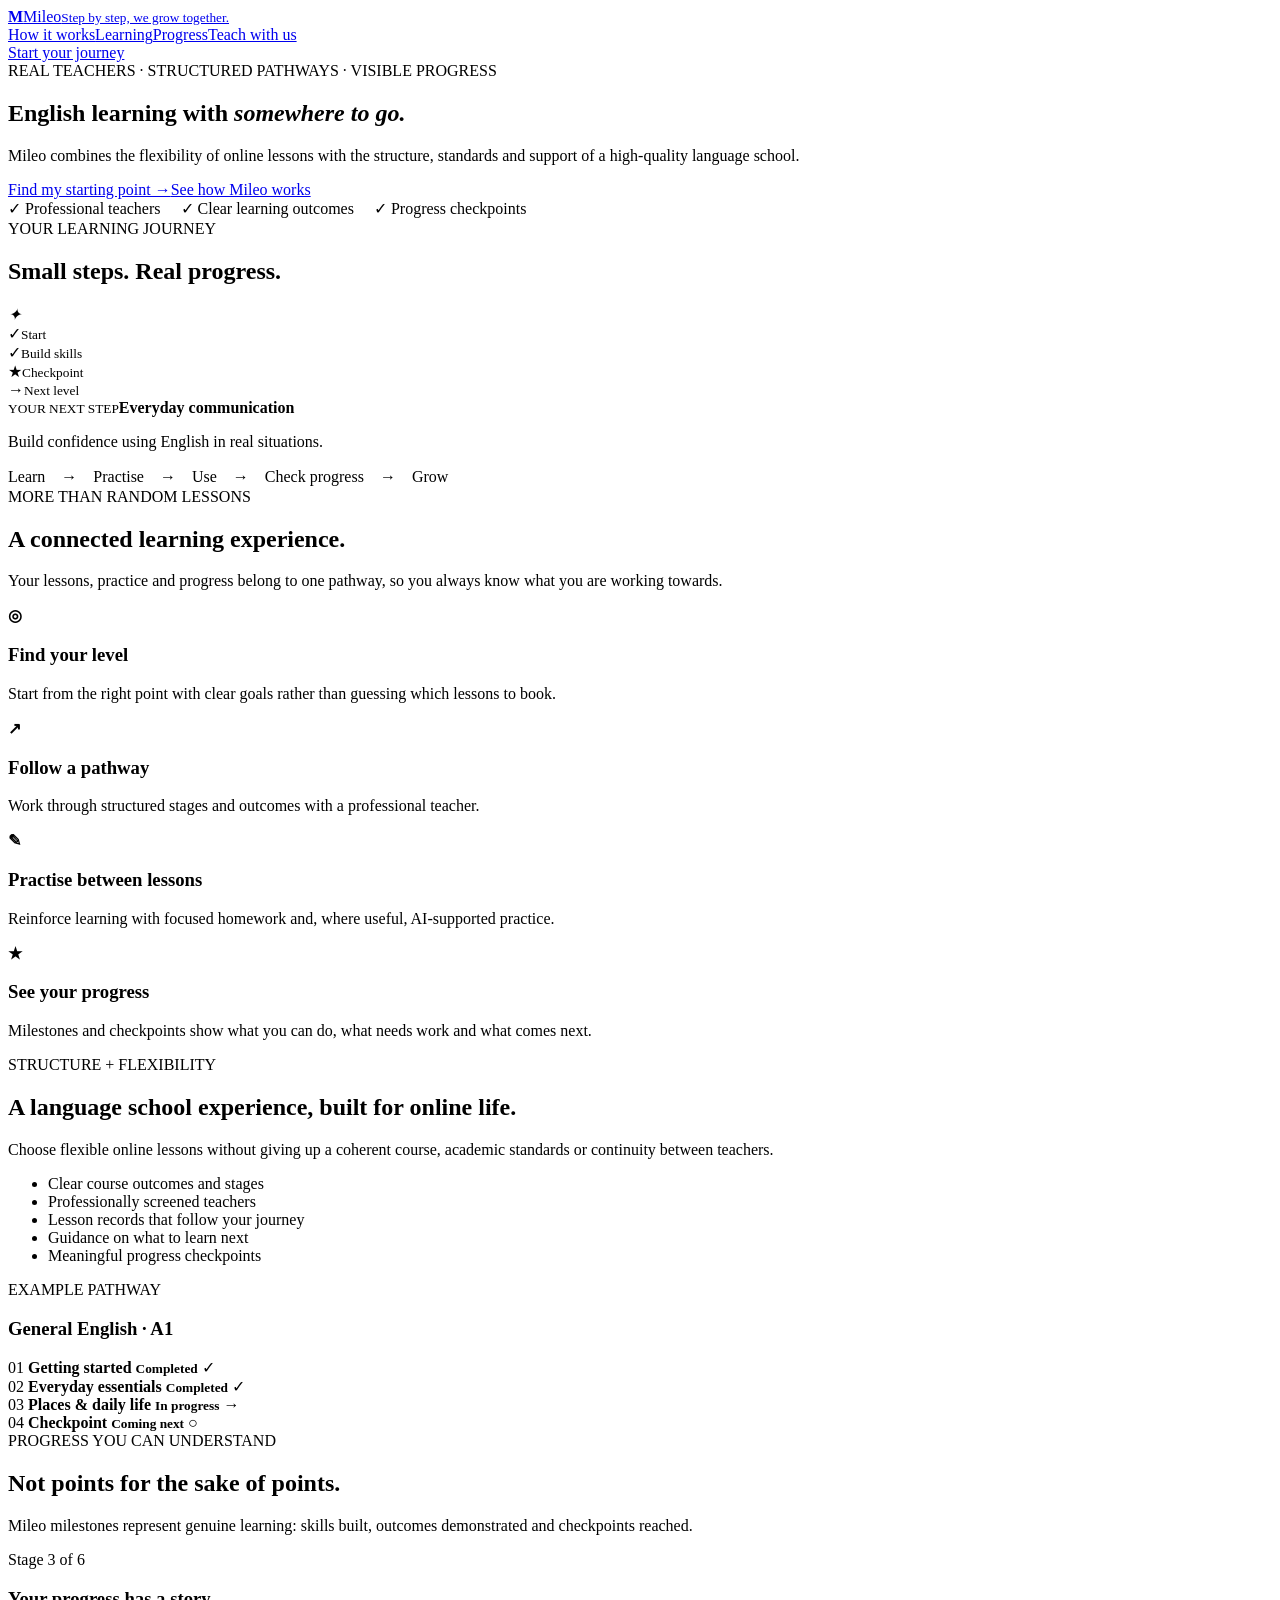
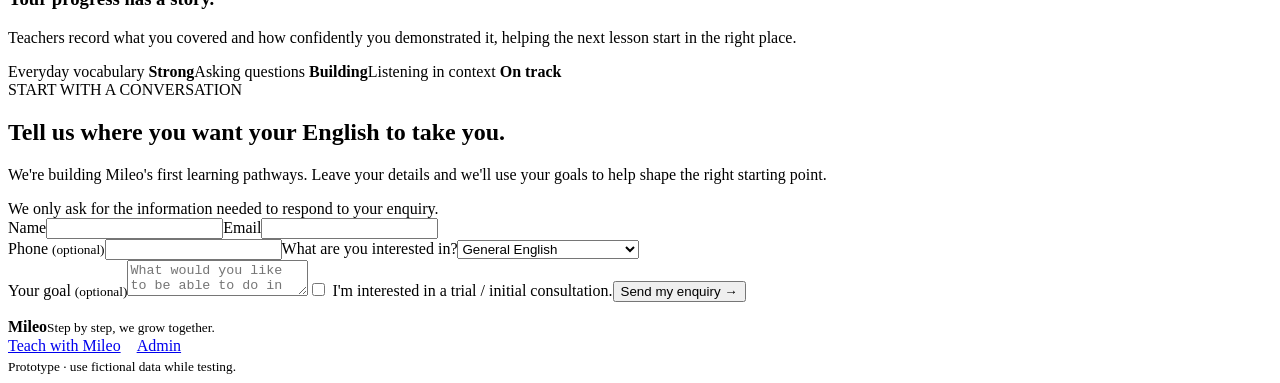
==== index.html @ 9beba459 "Mileo website V2 homepage" ====
<!doctype html><html lang="en"><head><meta charset="utf-8"><meta name="viewport" content="width=device-width,initial-scale=1"><title>Mileo | Structured online English learning</title><meta name="description" content="Flexible online English learning with the structure, standards and support of a high-quality language school."><link rel="stylesheet" href="assets/site.css"></head><body>
<header><a class="brand" href="#"><b>M</b><span>Mileo<small>Step by step, we grow together.</small></span></a><nav><a href="#how">How it works</a><a href="#learning">Learning</a><a href="#progress">Progress</a><a href="teachers.html">Teach with us</a></nav><a class="btn mini" href="#enquire">Start your journey</a></header>
<main><section class="hero"><div><span class="kicker">REAL TEACHERS · STRUCTURED PATHWAYS · VISIBLE PROGRESS</span><h1>English learning with <em>somewhere to go.</em></h1><p class="lead">Mileo combines the flexibility of online lessons with the structure, standards and support of a high-quality language school.</p><div class="actions"><a class="btn" href="#enquire">Find my starting point →</a><a class="btn ghost" href="#how">See how Mileo works</a></div><div class="trust">✓ Professional teachers　 ✓ Clear learning outcomes　 ✓ Progress checkpoints</div></div>
<div class="journey"><div class="jhead"><div><span class="kicker">YOUR LEARNING JOURNEY</span><h2>Small steps. Real progress.</h2></div><i>✦</i></div><div class="path"><div class="node green">✓<small>Start</small></div><span></span><div class="node blue">✓<small>Build skills</small></div><span></span><div class="node yellow">★<small>Checkpoint</small></div><span></span><div class="node pink">→<small>Next level</small></div></div><div class="next"><small>YOUR NEXT STEP</small><strong>Everyday communication</strong><p>Build confidence using English in real situations.</p></div></div></section>
<div class="strip">Learn　→　Practise　→　Use　→　Check progress　→　Grow</div>
<section id="how" class="section"><div class="title"><span class="kicker">MORE THAN RANDOM LESSONS</span><h2>A connected learning experience.</h2><p>Your lessons, practice and progress belong to one pathway, so you always know what you are working towards.</p></div><div class="cards"><article class="lav"><b>◎</b><h3>Find your level</h3><p>Start from the right point with clear goals rather than guessing which lessons to book.</p></article><article class="blu"><b>↗</b><h3>Follow a pathway</h3><p>Work through structured stages and outcomes with a professional teacher.</p></article><article class="mint"><b>✎</b><h3>Practise between lessons</h3><p>Reinforce learning with focused homework and, where useful, AI-supported practice.</p></article><article class="pnk"><b>★</b><h3>See your progress</h3><p>Milestones and checkpoints show what you can do, what needs work and what comes next.</p></article></div></section>
<section id="learning" class="wide"><div class="split"><div><span class="kicker">STRUCTURE + FLEXIBILITY</span><h2>A language school experience, built for online life.</h2><p>Choose flexible online lessons without giving up a coherent course, academic standards or continuity between teachers.</p><ul><li>Clear course outcomes and stages</li><li>Professionally screened teachers</li><li>Lesson records that follow your journey</li><li>Guidance on what to learn next</li><li>Meaningful progress checkpoints</li></ul></div><div class="course"><span class="kicker">EXAMPLE PATHWAY</span><h3>General English · A1</h3><div class="unit done">01 <strong>Getting started <small>Completed</small></strong> ✓</div><div class="unit done">02 <strong>Everyday essentials <small>Completed</small></strong> ✓</div><div class="unit active">03 <strong>Places & daily life <small>In progress</small></strong> →</div><div class="unit">04 <strong>Checkpoint <small>Coming next</small></strong> ○</div></div></div></section>
<section id="progress" class="section"><div class="title"><span class="kicker">PROGRESS YOU CAN UNDERSTAND</span><h2>Not points for the sake of points.</h2><p>Mileo milestones represent genuine learning: skills built, outcomes demonstrated and checkpoints reached.</p></div><div class="progress"><div><span class="tag">Stage 3 of 6</span><h3>Your progress has a story.</h3><p>Teachers record what you covered and how confidently you demonstrated it, helping the next lesson start in the right place.</p></div><div class="skills"><label>Everyday vocabulary <b>Strong</b><i><u style="width:88%"></u></i></label><label>Asking questions <b>Building</b><i><u style="width:62%"></u></i></label><label>Listening in context <b>On track</b><i><u style="width:74%"></u></i></label></div></div></section>
<section id="enquire" class="section enquiry"><div><span class="kicker">START WITH A CONVERSATION</span><h2>Tell us where you want your English to take you.</h2><p>We're building Mileo's first learning pathways. Leave your details and we'll use your goals to help shape the right starting point.</p><aside>We only ask for the information needed to respond to your enquiry.</aside></div><form id="enquiryForm"><div class="two"><label>Name<input name="name" required></label><label>Email<input name="email" type="email" required></label></div><div class="two"><label>Phone <small>(optional)</small><input name="phone"></label><label>What are you interested in?<select name="course"><option>General English</option><option>Conversation & confidence</option><option>Business English</option><option>Exam preparation</option><option>Not sure yet</option></select></label></div><label>Your goal <small>(optional)</small><textarea name="notes" placeholder="What would you like to be able to do in English?"></textarea></label><label class="check"><input type="checkbox" name="trialRequested" value="Yes"> I'm interested in a trial / initial consultation.</label><button class="btn submit">Send my enquiry →</button><p id="formStatus"></p></form></section></main>
<footer><div><strong>Mileo</strong><small>Step by step, we grow together.</small></div><div><a href="teachers.html">Teach with Mileo</a>　<a href="admin/">Admin</a></div><small>Prototype · use fictional data while testing.</small></footer><script src="assets/site.js"></script></body></html>
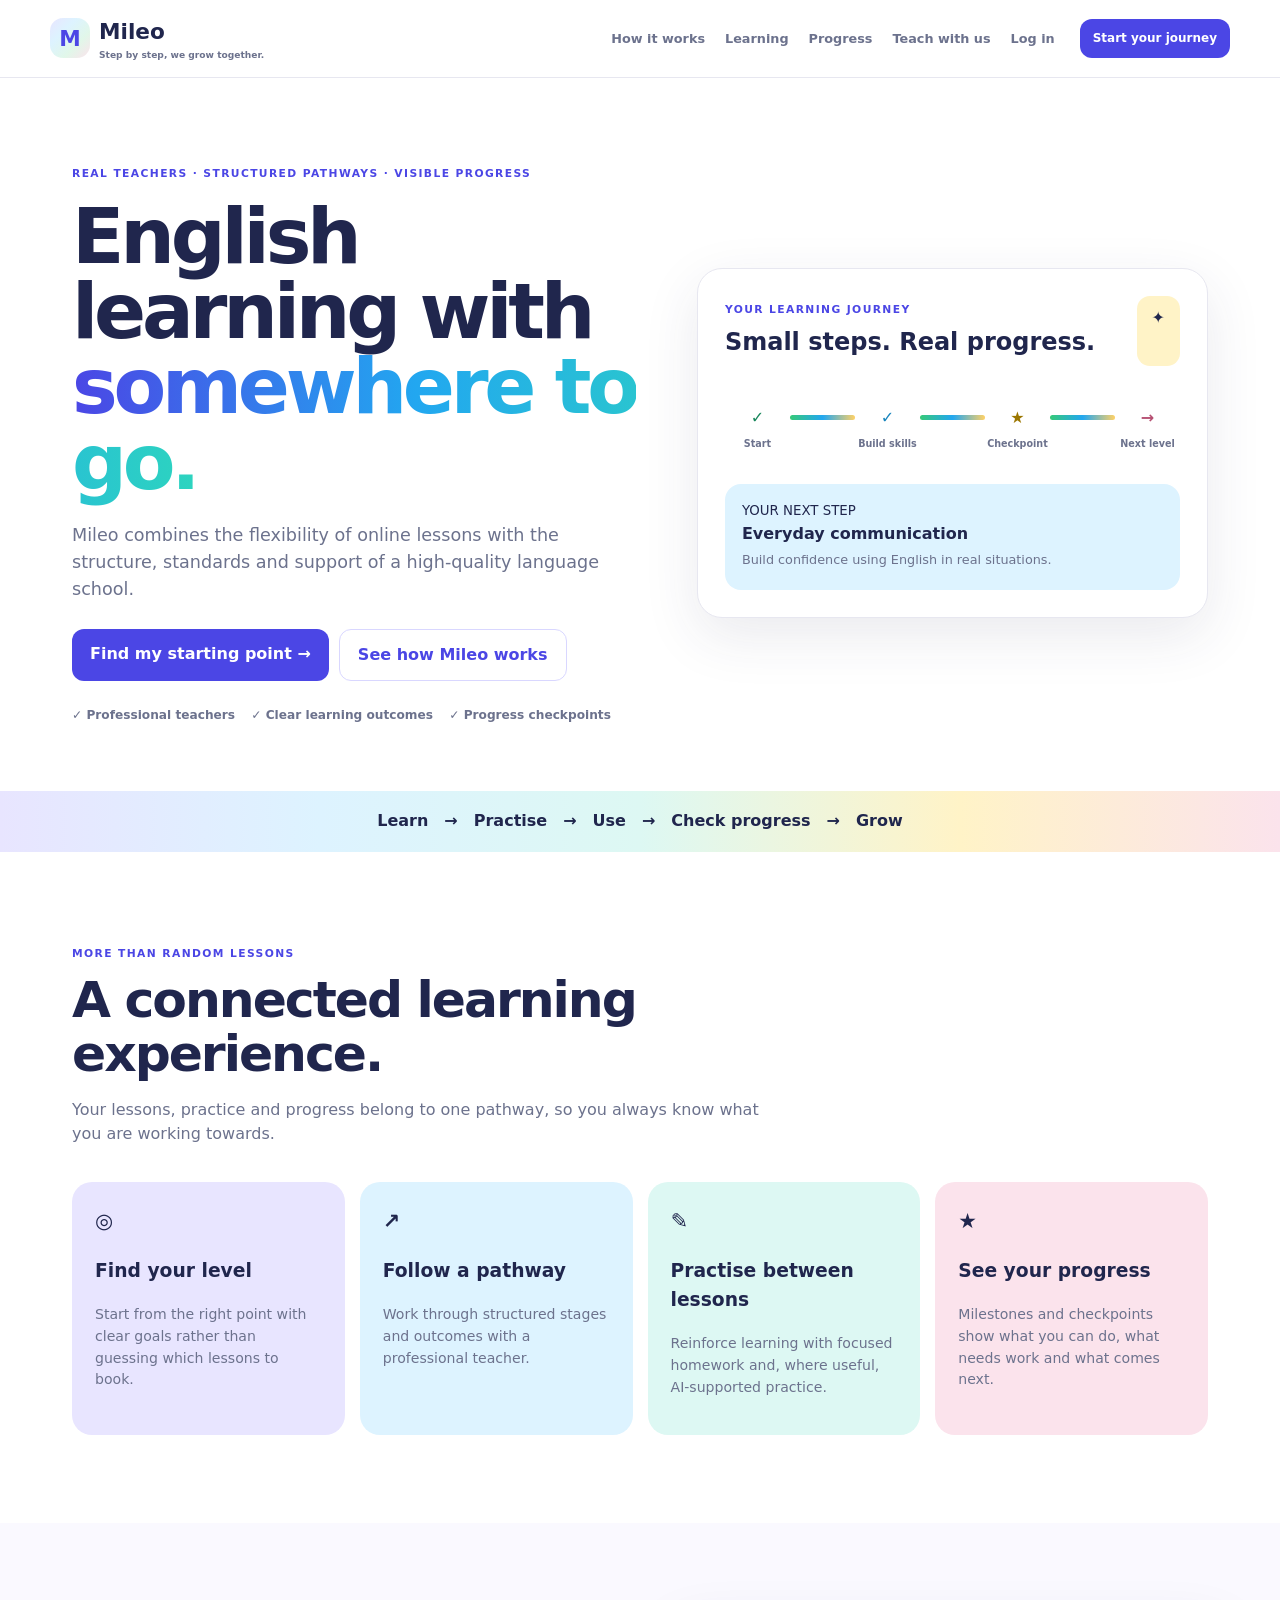
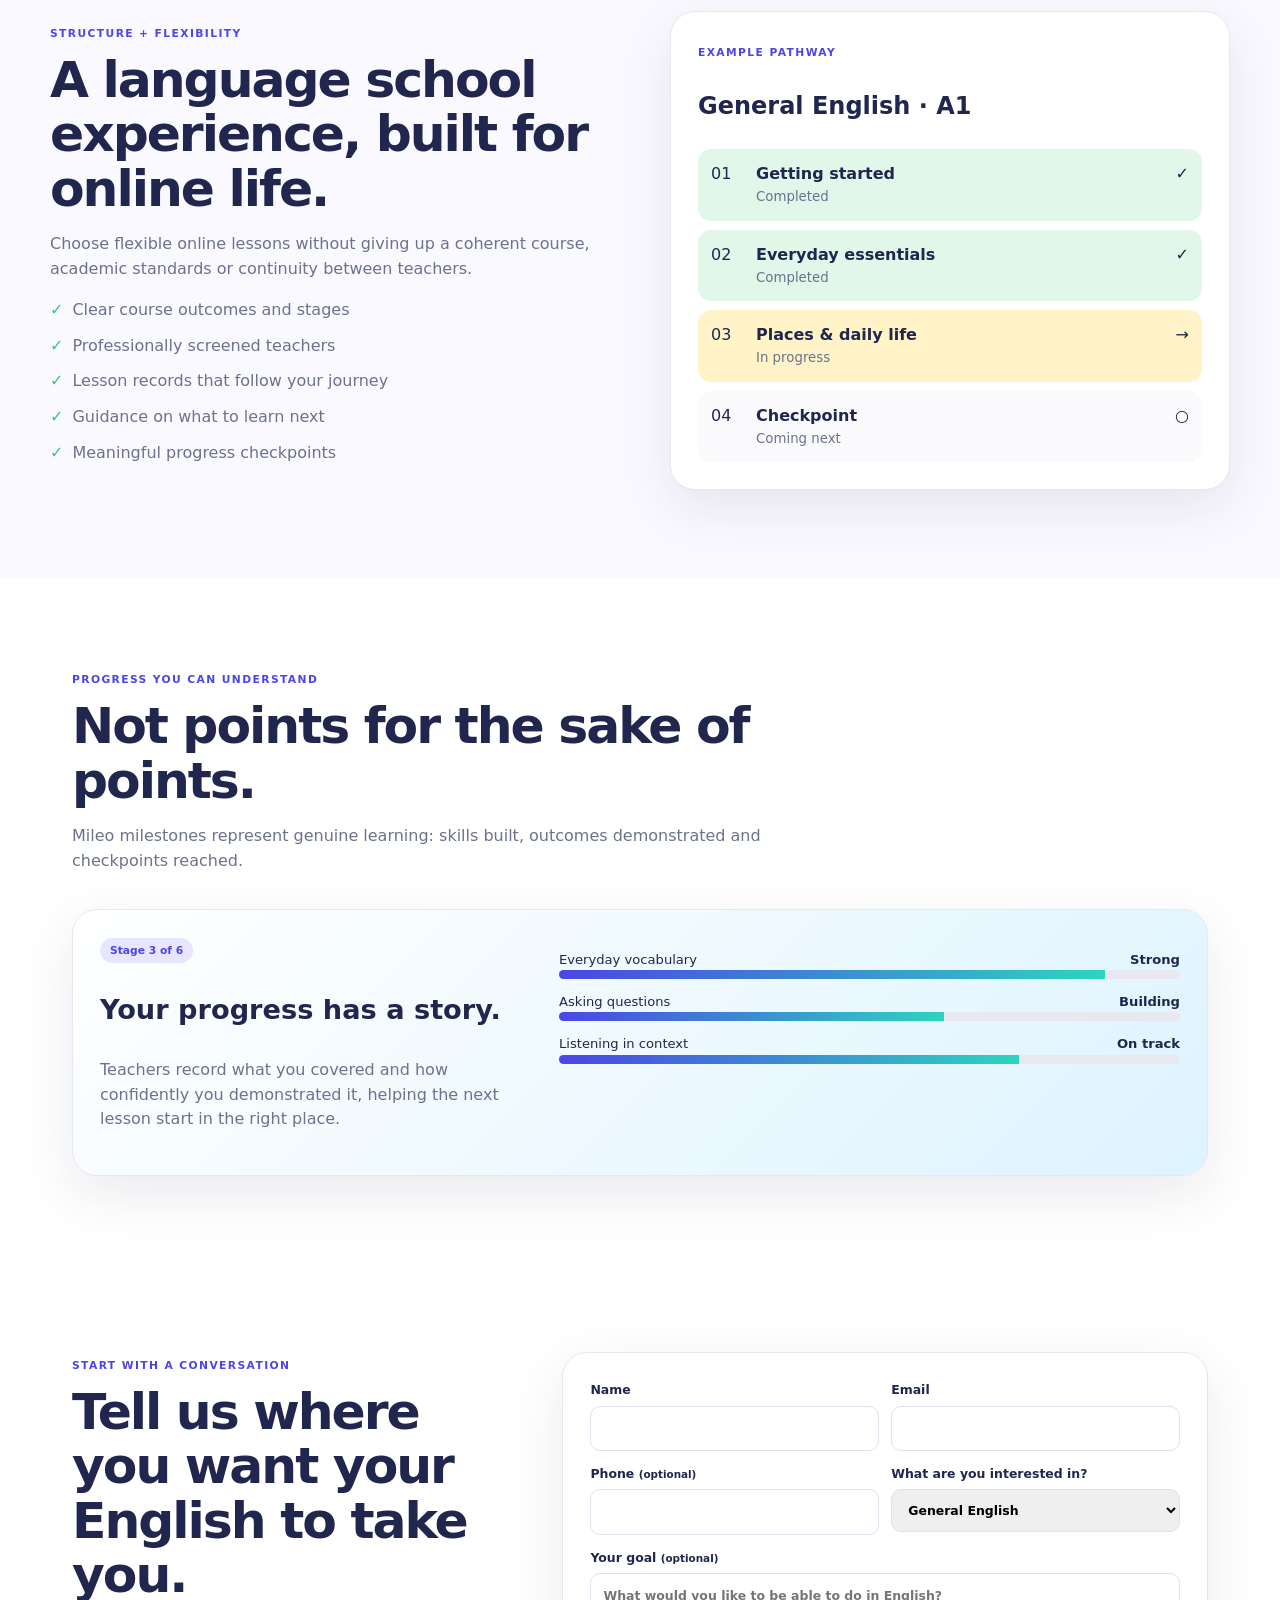
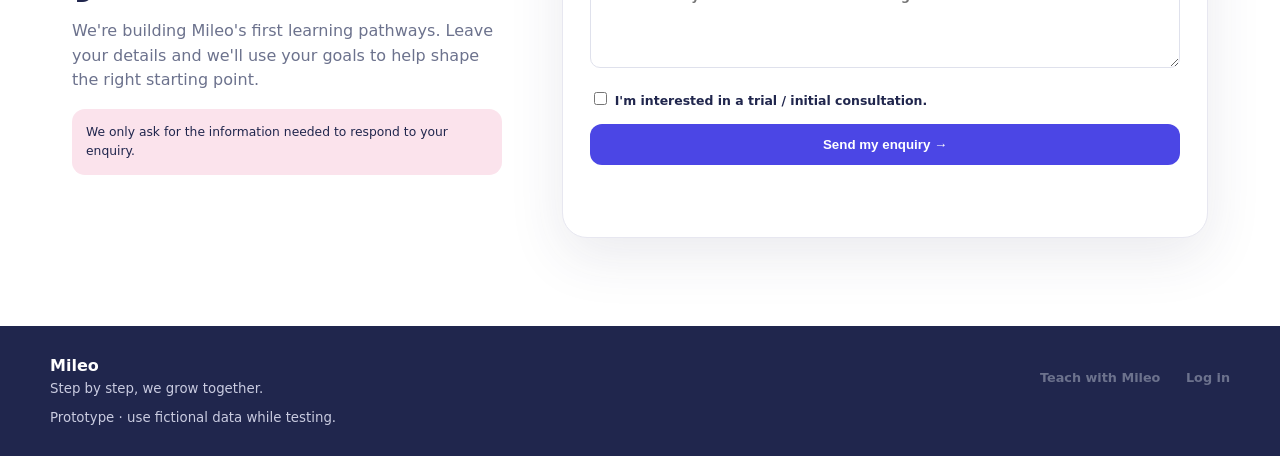
==== commit 06069704: "Refactor index.html for improved structure and clarity" ====
--- a/index.html
+++ b/index.html
@@ -1,10 +1,531 @@
-<!doctype html><html lang="en"><head><meta charset="utf-8"><meta name="viewport" content="width=device-width,initial-scale=1"><title>Mileo | Structured online English learning</title><meta name="description" content="Flexible online English learning with the structure, standards and support of a high-quality language school."><link rel="stylesheet" href="assets/site.css"></head><body>
-<header><a class="brand" href="#"><b>M</b><span>Mileo<small>Step by step, we grow together.</small></span></a><nav><a href="#how">How it works</a><a href="#learning">Learning</a><a href="#progress">Progress</a><a href="teachers.html">Teach with us</a></nav><a class="btn mini" href="#enquire">Start your journey</a></header>
-<main><section class="hero"><div><span class="kicker">REAL TEACHERS · STRUCTURED PATHWAYS · VISIBLE PROGRESS</span><h1>English learning with <em>somewhere to go.</em></h1><p class="lead">Mileo combines the flexibility of online lessons with the structure, standards and support of a high-quality language school.</p><div class="actions"><a class="btn" href="#enquire">Find my starting point →</a><a class="btn ghost" href="#how">See how Mileo works</a></div><div class="trust">✓ Professional teachers　 ✓ Clear learning outcomes　 ✓ Progress checkpoints</div></div>
-<div class="journey"><div class="jhead"><div><span class="kicker">YOUR LEARNING JOURNEY</span><h2>Small steps. Real progress.</h2></div><i>✦</i></div><div class="path"><div class="node green">✓<small>Start</small></div><span></span><div class="node blue">✓<small>Build skills</small></div><span></span><div class="node yellow">★<small>Checkpoint</small></div><span></span><div class="node pink">→<small>Next level</small></div></div><div class="next"><small>YOUR NEXT STEP</small><strong>Everyday communication</strong><p>Build confidence using English in real situations.</p></div></div></section>
-<div class="strip">Learn　→　Practise　→　Use　→　Check progress　→　Grow</div>
-<section id="how" class="section"><div class="title"><span class="kicker">MORE THAN RANDOM LESSONS</span><h2>A connected learning experience.</h2><p>Your lessons, practice and progress belong to one pathway, so you always know what you are working towards.</p></div><div class="cards"><article class="lav"><b>◎</b><h3>Find your level</h3><p>Start from the right point with clear goals rather than guessing which lessons to book.</p></article><article class="blu"><b>↗</b><h3>Follow a pathway</h3><p>Work through structured stages and outcomes with a professional teacher.</p></article><article class="mint"><b>✎</b><h3>Practise between lessons</h3><p>Reinforce learning with focused homework and, where useful, AI-supported practice.</p></article><article class="pnk"><b>★</b><h3>See your progress</h3><p>Milestones and checkpoints show what you can do, what needs work and what comes next.</p></article></div></section>
-<section id="learning" class="wide"><div class="split"><div><span class="kicker">STRUCTURE + FLEXIBILITY</span><h2>A language school experience, built for online life.</h2><p>Choose flexible online lessons without giving up a coherent course, academic standards or continuity between teachers.</p><ul><li>Clear course outcomes and stages</li><li>Professionally screened teachers</li><li>Lesson records that follow your journey</li><li>Guidance on what to learn next</li><li>Meaningful progress checkpoints</li></ul></div><div class="course"><span class="kicker">EXAMPLE PATHWAY</span><h3>General English · A1</h3><div class="unit done">01 <strong>Getting started <small>Completed</small></strong> ✓</div><div class="unit done">02 <strong>Everyday essentials <small>Completed</small></strong> ✓</div><div class="unit active">03 <strong>Places & daily life <small>In progress</small></strong> →</div><div class="unit">04 <strong>Checkpoint <small>Coming next</small></strong> ○</div></div></div></section>
-<section id="progress" class="section"><div class="title"><span class="kicker">PROGRESS YOU CAN UNDERSTAND</span><h2>Not points for the sake of points.</h2><p>Mileo milestones represent genuine learning: skills built, outcomes demonstrated and checkpoints reached.</p></div><div class="progress"><div><span class="tag">Stage 3 of 6</span><h3>Your progress has a story.</h3><p>Teachers record what you covered and how confidently you demonstrated it, helping the next lesson start in the right place.</p></div><div class="skills"><label>Everyday vocabulary <b>Strong</b><i><u style="width:88%"></u></i></label><label>Asking questions <b>Building</b><i><u style="width:62%"></u></i></label><label>Listening in context <b>On track</b><i><u style="width:74%"></u></i></label></div></div></section>
-<section id="enquire" class="section enquiry"><div><span class="kicker">START WITH A CONVERSATION</span><h2>Tell us where you want your English to take you.</h2><p>We're building Mileo's first learning pathways. Leave your details and we'll use your goals to help shape the right starting point.</p><aside>We only ask for the information needed to respond to your enquiry.</aside></div><form id="enquiryForm"><div class="two"><label>Name<input name="name" required></label><label>Email<input name="email" type="email" required></label></div><div class="two"><label>Phone <small>(optional)</small><input name="phone"></label><label>What are you interested in?<select name="course"><option>General English</option><option>Conversation & confidence</option><option>Business English</option><option>Exam preparation</option><option>Not sure yet</option></select></label></div><label>Your goal <small>(optional)</small><textarea name="notes" placeholder="What would you like to be able to do in English?"></textarea></label><label class="check"><input type="checkbox" name="trialRequested" value="Yes"> I'm interested in a trial / initial consultation.</label><button class="btn submit">Send my enquiry →</button><p id="formStatus"></p></form></section></main>
-<footer><div><strong>Mileo</strong><small>Step by step, we grow together.</small></div><div><a href="teachers.html">Teach with Mileo</a>　<a href="admin/">Admin</a></div><small>Prototype · use fictional data while testing.</small></footer><script src="assets/site.js"></script></body></html>
+<!doctype html>
+<html lang="en">
+<head>
+  <meta charset="utf-8">
+  <meta name="viewport" content="width=device-width,initial-scale=1">
+
+  <title>Mileo | Structured online English learning</title>
+
+  <meta name="description"
+        content="Flexible online English learning with the structure, standards and support of a high-quality language school.">
+
+  <link rel="stylesheet" href="assets/site.css">
+</head>
+
+<body>
+
+<header>
+
+  <a class="brand" href="index.html">
+    <b>M</b>
+    <span>
+      Mileo
+      <small>Step by step, we grow together.</small>
+    </span>
+  </a>
+
+  <nav>
+    <a href="#how">How it works</a>
+    <a href="#learning">Learning</a>
+    <a href="#progress">Progress</a>
+    <a href="teachers.html">Teach with us</a>
+    <a href="login.html">Log in</a>
+  </nav>
+
+  <a class="btn mini" href="#enquire">
+    Start your journey
+  </a>
+
+</header>
+
+
+<main>
+
+<section class="hero">
+
+  <div>
+
+    <span class="kicker">
+      REAL TEACHERS · STRUCTURED PATHWAYS · VISIBLE PROGRESS
+    </span>
+
+    <h1>
+      English learning with
+      <em>somewhere to go.</em>
+    </h1>
+
+    <p class="lead">
+      Mileo combines the flexibility of online lessons with the
+      structure, standards and support of a high-quality language school.
+    </p>
+
+    <div class="actions">
+
+      <a class="btn" href="#enquire">
+        Find my starting point →
+      </a>
+
+      <a class="btn ghost" href="#how">
+        See how Mileo works
+      </a>
+
+    </div>
+
+    <div class="trust">
+      ✓ Professional teachers　
+      ✓ Clear learning outcomes　
+      ✓ Progress checkpoints
+    </div>
+
+  </div>
+
+
+  <div class="journey">
+
+    <div class="jhead">
+
+      <div>
+        <span class="kicker">YOUR LEARNING JOURNEY</span>
+        <h2>Small steps. Real progress.</h2>
+      </div>
+
+      <i>✦</i>
+
+    </div>
+
+
+    <div class="path">
+
+      <div class="node green">
+        ✓
+        <small>Start</small>
+      </div>
+
+      <span></span>
+
+      <div class="node blue">
+        ✓
+        <small>Build skills</small>
+      </div>
+
+      <span></span>
+
+      <div class="node yellow">
+        ★
+        <small>Checkpoint</small>
+      </div>
+
+      <span></span>
+
+      <div class="node pink">
+        →
+        <small>Next level</small>
+      </div>
+
+    </div>
+
+
+    <div class="next">
+
+      <small>YOUR NEXT STEP</small>
+
+      <strong>
+        Everyday communication
+      </strong>
+
+      <p>
+        Build confidence using English in real situations.
+      </p>
+
+    </div>
+
+  </div>
+
+</section>
+
+
+<div class="strip">
+  Learn　→　Practise　→　Use　→　Check progress　→　Grow
+</div>
+
+
+<section id="how" class="section">
+
+  <div class="title">
+
+    <span class="kicker">
+      MORE THAN RANDOM LESSONS
+    </span>
+
+    <h2>
+      A connected learning experience.
+    </h2>
+
+    <p>
+      Your lessons, practice and progress belong to one pathway,
+      so you always know what you are working towards.
+    </p>
+
+  </div>
+
+
+  <div class="cards">
+
+    <article class="lav">
+
+      <b>◎</b>
+
+      <h3>Find your level</h3>
+
+      <p>
+        Start from the right point with clear goals rather than
+        guessing which lessons to book.
+      </p>
+
+    </article>
+
+
+    <article class="blu">
+
+      <b>↗</b>
+
+      <h3>Follow a pathway</h3>
+
+      <p>
+        Work through structured stages and outcomes with a
+        professional teacher.
+      </p>
+
+    </article>
+
+
+    <article class="mint">
+
+      <b>✎</b>
+
+      <h3>Practise between lessons</h3>
+
+      <p>
+        Reinforce learning with focused homework and,
+        where useful, AI-supported practice.
+      </p>
+
+    </article>
+
+
+    <article class="pnk">
+
+      <b>★</b>
+
+      <h3>See your progress</h3>
+
+      <p>
+        Milestones and checkpoints show what you can do,
+        what needs work and what comes next.
+      </p>
+
+    </article>
+
+  </div>
+
+</section>
+
+
+<section id="learning" class="wide">
+
+  <div class="split">
+
+    <div>
+
+      <span class="kicker">
+        STRUCTURE + FLEXIBILITY
+      </span>
+
+      <h2>
+        A language school experience, built for online life.
+      </h2>
+
+      <p>
+        Choose flexible online lessons without giving up a coherent
+        course, academic standards or continuity between teachers.
+      </p>
+
+      <ul>
+        <li>Clear course outcomes and stages</li>
+        <li>Professionally screened teachers</li>
+        <li>Lesson records that follow your journey</li>
+        <li>Guidance on what to learn next</li>
+        <li>Meaningful progress checkpoints</li>
+      </ul>
+
+    </div>
+
+
+    <div class="course">
+
+      <span class="kicker">
+        EXAMPLE PATHWAY
+      </span>
+
+      <h3>
+        General English · A1
+      </h3>
+
+
+      <div class="unit done">
+        01
+        <strong>
+          Getting started
+          <small>Completed</small>
+        </strong>
+        ✓
+      </div>
+
+
+      <div class="unit done">
+        02
+        <strong>
+          Everyday essentials
+          <small>Completed</small>
+        </strong>
+        ✓
+      </div>
+
+
+      <div class="unit active">
+        03
+        <strong>
+          Places &amp; daily life
+          <small>In progress</small>
+        </strong>
+        →
+      </div>
+
+
+      <div class="unit">
+        04
+        <strong>
+          Checkpoint
+          <small>Coming next</small>
+        </strong>
+        ○
+      </div>
+
+    </div>
+
+  </div>
+
+</section>
+
+
+<section id="progress" class="section">
+
+  <div class="title">
+
+    <span class="kicker">
+      PROGRESS YOU CAN UNDERSTAND
+    </span>
+
+    <h2>
+      Not points for the sake of points.
+    </h2>
+
+    <p>
+      Mileo milestones represent genuine learning:
+      skills built, outcomes demonstrated and checkpoints reached.
+    </p>
+
+  </div>
+
+
+  <div class="progress">
+
+    <div>
+
+      <span class="tag">
+        Stage 3 of 6
+      </span>
+
+      <h3>
+        Your progress has a story.
+      </h3>
+
+      <p>
+        Teachers record what you covered and how confidently you
+        demonstrated it, helping the next lesson start in the right place.
+      </p>
+
+    </div>
+
+
+    <div class="skills">
+
+      <label>
+        Everyday vocabulary
+        <b>Strong</b>
+        <i><u style="width:88%"></u></i>
+      </label>
+
+      <label>
+        Asking questions
+        <b>Building</b>
+        <i><u style="width:62%"></u></i>
+      </label>
+
+      <label>
+        Listening in context
+        <b>On track</b>
+        <i><u style="width:74%"></u></i>
+      </label>
+
+    </div>
+
+  </div>
+
+</section>
+
+
+<section id="enquire" class="section enquiry">
+
+  <div>
+
+    <span class="kicker">
+      START WITH A CONVERSATION
+    </span>
+
+    <h2>
+      Tell us where you want your English to take you.
+    </h2>
+
+    <p>
+      We're building Mileo's first learning pathways.
+      Leave your details and we'll use your goals to help
+      shape the right starting point.
+    </p>
+
+    <aside>
+      We only ask for the information needed to respond to your enquiry.
+    </aside>
+
+  </div>
+
+
+  <form id="enquiryForm">
+
+    <div class="two">
+
+      <label>
+        Name
+        <input name="name" required>
+      </label>
+
+      <label>
+        Email
+        <input name="email" type="email" required>
+      </label>
+
+    </div>
+
+
+    <div class="two">
+
+      <label>
+        Phone <small>(optional)</small>
+        <input name="phone">
+      </label>
+
+
+      <label>
+        What are you interested in?
+
+        <select name="course">
+          <option>General English</option>
+          <option>Conversation &amp; confidence</option>
+          <option>Business English</option>
+          <option>Exam preparation</option>
+          <option>Not sure yet</option>
+        </select>
+
+      </label>
+
+    </div>
+
+
+    <label>
+
+      Your goal <small>(optional)</small>
+
+      <textarea
+        name="notes"
+        placeholder="What would you like to be able to do in English?"
+      ></textarea>
+
+    </label>
+
+
+    <label class="check">
+
+      <input
+        type="checkbox"
+        name="trialRequested"
+        value="Yes"
+      >
+
+      I'm interested in a trial / initial consultation.
+
+    </label>
+
+
+    <button class="btn submit" type="submit">
+      Send my enquiry →
+    </button>
+
+
+    <p id="formStatus"></p>
+
+  </form>
+
+</section>
+
+</main>
+
+
+<footer>
+
+  <div>
+
+    <strong>Mileo</strong>
+
+    <small>
+      Step by step, we grow together.
+    </small>
+
+  </div>
+
+
+  <div>
+
+    <a href="teachers.html">
+      Teach with Mileo
+    </a>
+
+    　
+
+    <a href="login.html">
+      Log in
+    </a>
+
+  </div>
+
+
+  <small>
+    Prototype · use fictional data while testing.
+  </small>
+
+</footer>
+
+
+<script src="assets/site.js"></script>
+
+</body>
+</html>
--- a/assets/site.css
+++ b/assets/site.css
@@ -0,0 +1 @@
+ :root{--navy:#20264d;--ind:#4b46e5;--blue:#22a7f0;--aqua:#2dd4bf;--green:#36c978;--yellow:#ffd166;--coral:#ff6b63;--pink:#f6c6d8;--lav:#e8e5ff;--pblue:#ddf3ff;--paqua:#ddf8f3;--pgreen:#e1f7e9;--pyellow:#fff3c7;--ppink:#fbe3ec;--muted:#6c728d;--border:#e7e7f0;--shadow:0 18px 55px rgba(45,45,90,.1)}*{box-sizing:border-box}html{scroll-behavior:smooth}body{margin:0;font-family:Inter,system-ui,-apple-system,"Segoe UI",sans-serif;color:var(--navy);line-height:1.55}a{color:inherit}header{height:78px;display:flex;align-items:center;gap:25px;padding:0 max(22px,calc((100vw - 1180px)/2));position:sticky;top:0;z-index:10;background:#fffffff2;backdrop-filter:blur(12px);border-bottom:1px solid var(--border)}.brand{display:flex;align-items:center;gap:9px;text-decoration:none;font-size:1.35rem;font-weight:900}.brand>b{display:grid;place-items:center;width:40px;height:40px;border-radius:13px;background:linear-gradient(135deg,var(--lav),var(--pblue),var(--pgreen),var(--ppink));color:var(--ind)}.brand small{display:block;font-size:.57rem;color:var(--muted)}nav{display:flex;gap:20px;margin-left:auto}nav a,footer a{text-decoration:none;font-size:.8rem;font-weight:800;color:var(--muted)}.btn{display:inline-flex;justify-content:center;text-decoration:none;border:0;border-radius:12px;background:var(--ind);color:#fff;padding:13px 18px;font-weight:900;cursor:pointer}.mini{padding:10px 13px;font-size:.75rem}.ghost{background:#fff;color:var(--ind);border:1px solid #d9d7ff}.hero{max-width:1180px;margin:auto;padding:82px 22px 66px;display:grid;grid-template-columns:1.05fr .95fr;gap:60px;align-items:center}.kicker{font-size:.67rem;letter-spacing:.13em;font-weight:900;color:var(--ind)}h1{font-size:clamp(2.8rem,6vw,5rem);line-height:.98;letter-spacing:-.055em;margin:14px 0 22px}h1 em{font-style:normal;background:linear-gradient(90deg,var(--ind),var(--blue),var(--aqua));-webkit-background-clip:text;color:transparent}.lead,.title p,.wide p,.enquiry>div>p,.progress p{color:var(--muted)}.lead{font-size:1.1rem}.actions{display:flex;gap:10px;margin:25px 0}.trust{font-size:.76rem;font-weight:800;color:var(--muted)}.journey,.course,.progress,form{border:1px solid var(--border);border-radius:25px;padding:27px;box-shadow:var(--shadow);background:#fff}.jhead{display:flex;justify-content:space-between}.jhead h2{margin:4px 0}.jhead i{font-style:normal;background:var(--pyellow);padding:10px 15px;border-radius:13px}.path{display:flex;align-items:flex-start;margin:32px 0}.node{width:65px;text-align:center;font-weight:900}.node small{display:block;font-size:.6rem;color:var(--muted);margin-top:7px}.node{padding-top:8px}.node.green{color:#16865a}.node.blue{color:#1684bc}.node.yellow{color:#9b7600}.node.pink{color:#b65072}.path>span{height:5px;flex:1;background:linear-gradient(90deg,var(--green),var(--blue),var(--yellow));margin-top:17px;border-radius:8px}.next{background:var(--pblue);border-radius:16px;padding:17px}.next strong,.next small{display:block}.next p{margin:3px 0;color:var(--muted);font-size:.8rem}.strip{text-align:center;padding:18px;background:linear-gradient(90deg,var(--lav),var(--pblue),var(--paqua),var(--pyellow),var(--ppink));font-weight:900}.section{max-width:1180px;margin:auto;padding:88px 22px}.title{max-width:700px;margin-bottom:35px}.title h2,.wide h2,.enquiry h2{font-size:clamp(2rem,4vw,3.15rem);line-height:1.08;letter-spacing:-.04em;margin:8px 0 12px}.cards{display:grid;grid-template-columns:repeat(4,1fr);gap:15px}.cards article{border-radius:20px;padding:23px;min-height:215px}.cards article>b{font-size:1.3rem}.cards p{font-size:.88rem;color:var(--muted)}.lav{background:var(--lav)}.blu{background:var(--pblue)}.mint{background:var(--paqua)}.pnk{background:var(--ppink)}.wide{background:#faf9ff;padding:88px 22px}.split{max-width:1180px;margin:auto;display:grid;grid-template-columns:1fr 1fr;gap:60px;align-items:center}.split ul{list-style:none;padding:0}.split li{margin:11px 0;color:var(--muted)}.split li:before{content:"✓";color:var(--green);font-weight:900;margin-right:9px}.course h3{font-size:1.5rem}.unit{display:grid;grid-template-columns:35px 1fr auto;gap:10px;padding:13px;margin-top:9px;border-radius:13px;background:#fafafd}.unit strong small{display:block;color:var(--muted);font-weight:500}.unit.done{background:var(--pgreen)}.unit.active{background:var(--pyellow)}.progress{display:grid;grid-template-columns:.8fr 1.2fr;gap:45px;background:linear-gradient(135deg,#fff,var(--pblue))}.tag{background:var(--lav);padding:6px 10px;border-radius:999px;font-size:.67rem;font-weight:900;color:var(--ind)}.progress h3{font-size:1.7rem}.skills label{display:grid;grid-template-columns:1fr auto;margin:13px 0;font-size:.82rem}.skills i{grid-column:1/-1;height:9px;background:#e7e8f0;border-radius:9px;overflow:hidden}.skills u{display:block;height:100%;background:linear-gradient(90deg,var(--ind),var(--aqua));text-decoration:none}.enquiry{display:grid;grid-template-columns:.8fr 1.2fr;gap:60px}.enquiry aside{background:var(--ppink);padding:14px;border-radius:13px;font-size:.77rem}.two{display:grid;grid-template-columns:1fr 1fr;gap:12px}form label{display:block;font-size:.78rem;font-weight:900;margin-bottom:13px}input,select,textarea{width:100%;margin-top:6px;padding:12px;border:1px solid #dfe1ec;border-radius:10px;font:inherit}textarea{min-height:95px;resize:vertical}.check{font-weight:600!important}.check input{width:auto}.submit{width:100%}#formStatus{text-align:center;font-size:.8rem;min-height:20px}.ok{color:#16865a}.bad{color:#b64943}footer{background:var(--navy);color:white;padding:28px max(22px,calc((100vw - 1180px)/2));display:grid;grid-template-columns:1fr auto;gap:8px;align-items:center}footer small{display:block;color:#c9cbe0}@media(max-width:900px){nav{display:none}.hero,.split,.progress,.enquiry{grid-template-columns:1fr}.cards{grid-template-columns:1fr 1fr}header>.btn{margin-left:auto}}@media(max-width:600px){.cards,.two{grid-template-columns:1fr}.hero{padding-top:50px}.actions{flex-direction:column}.section,.wide{padding:62px 18px}footer{grid-template-columns:1fr}}
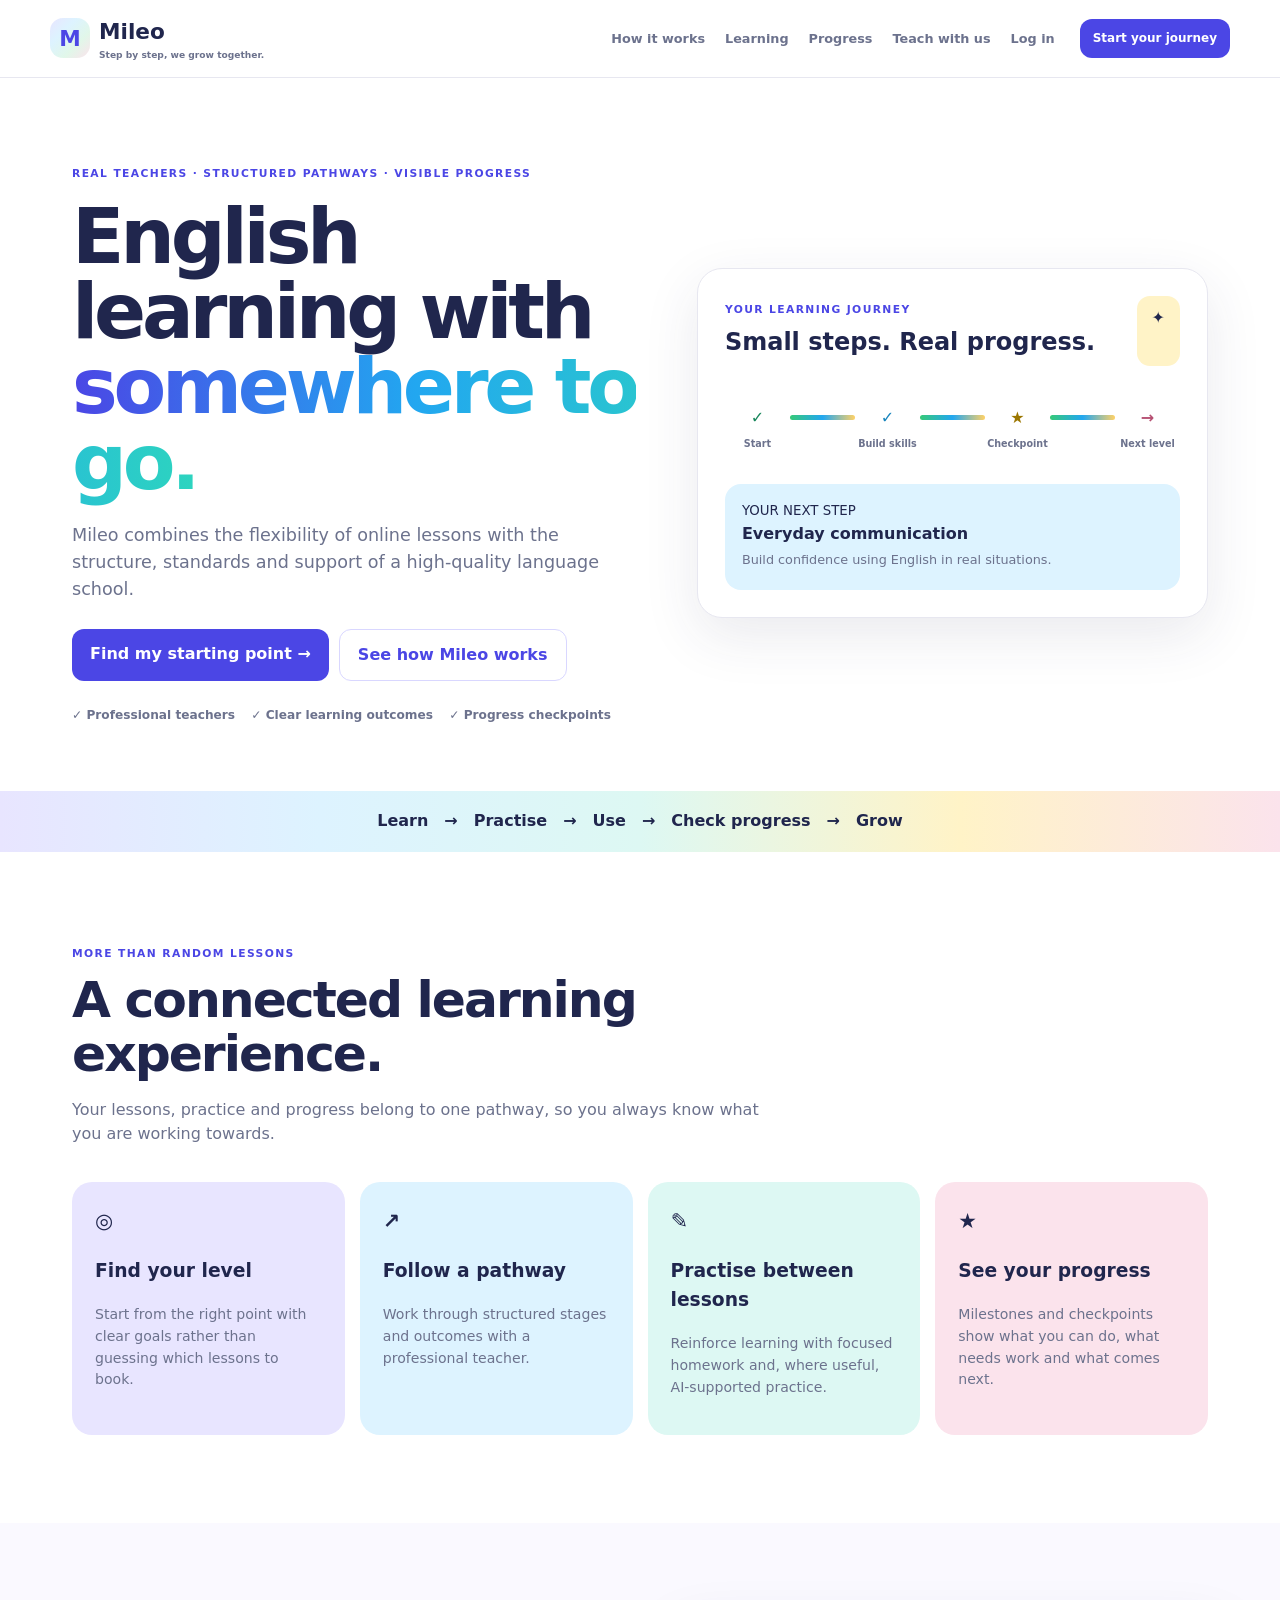
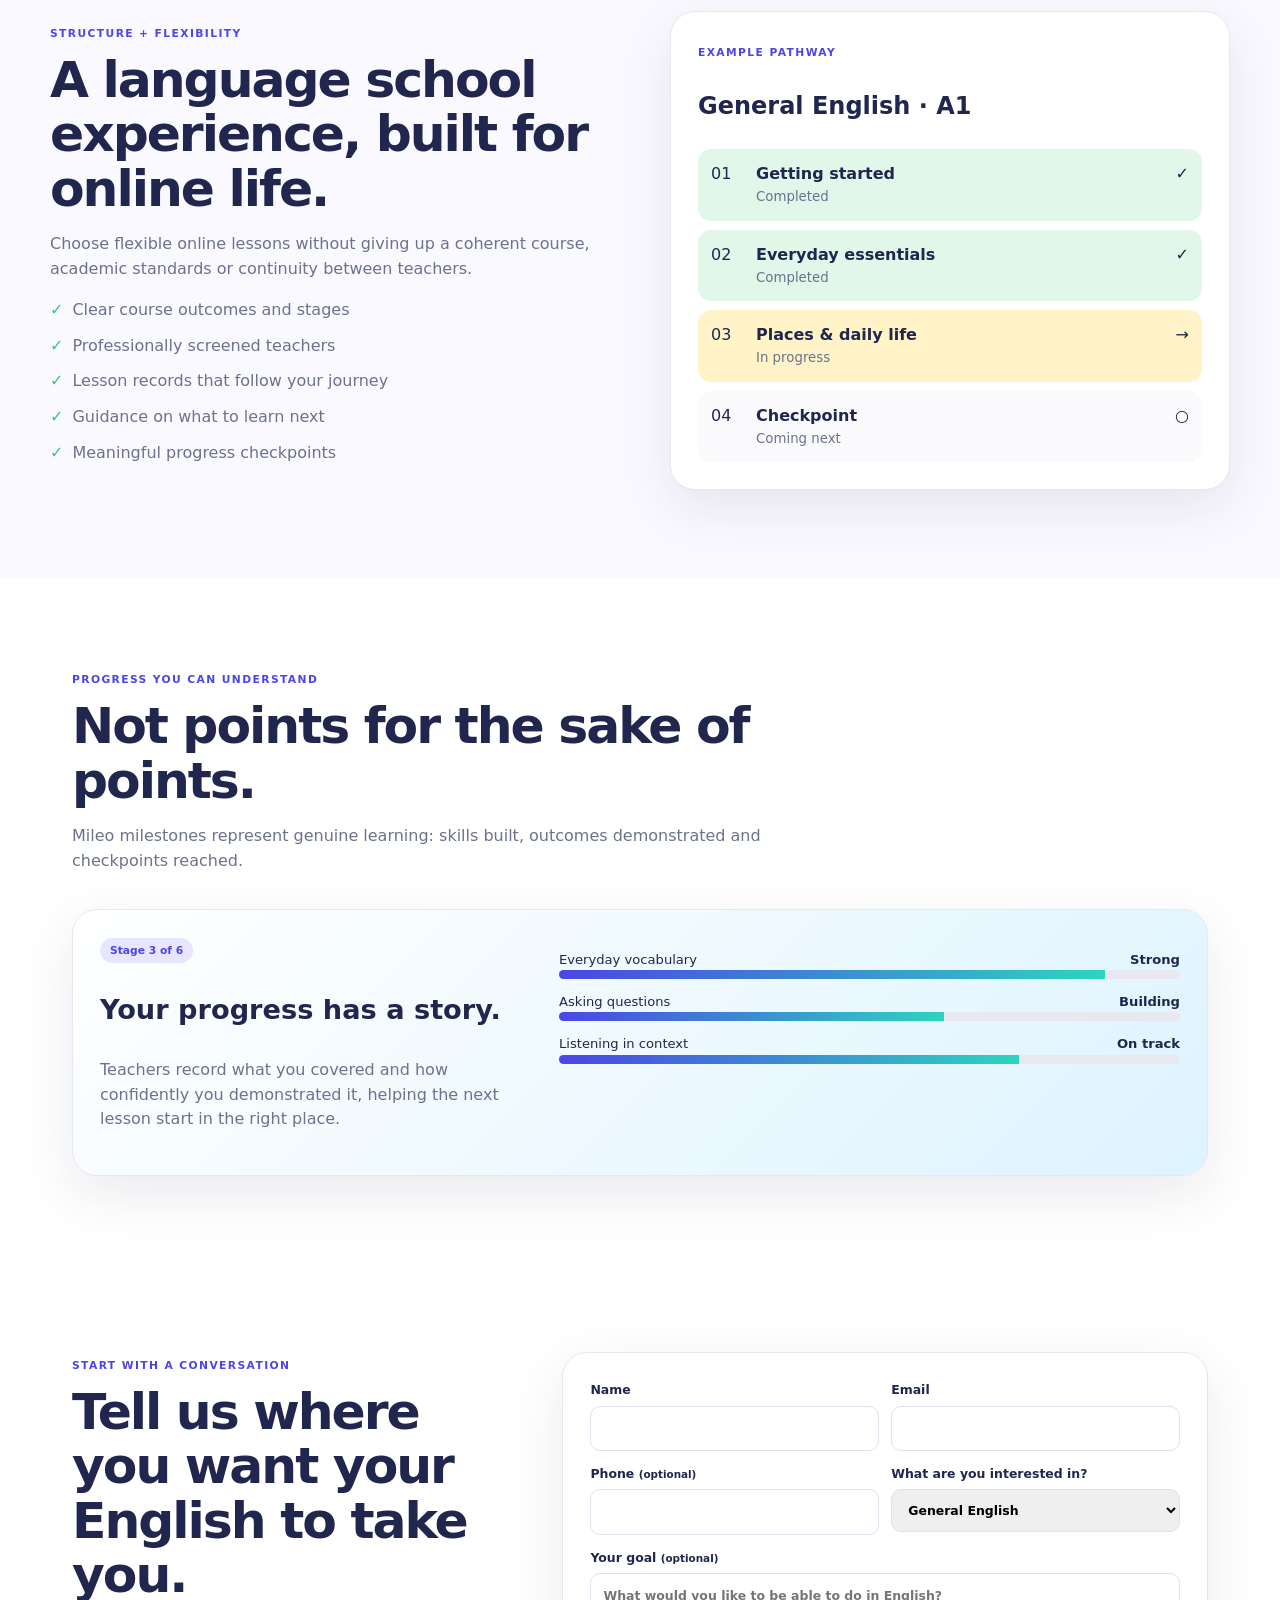
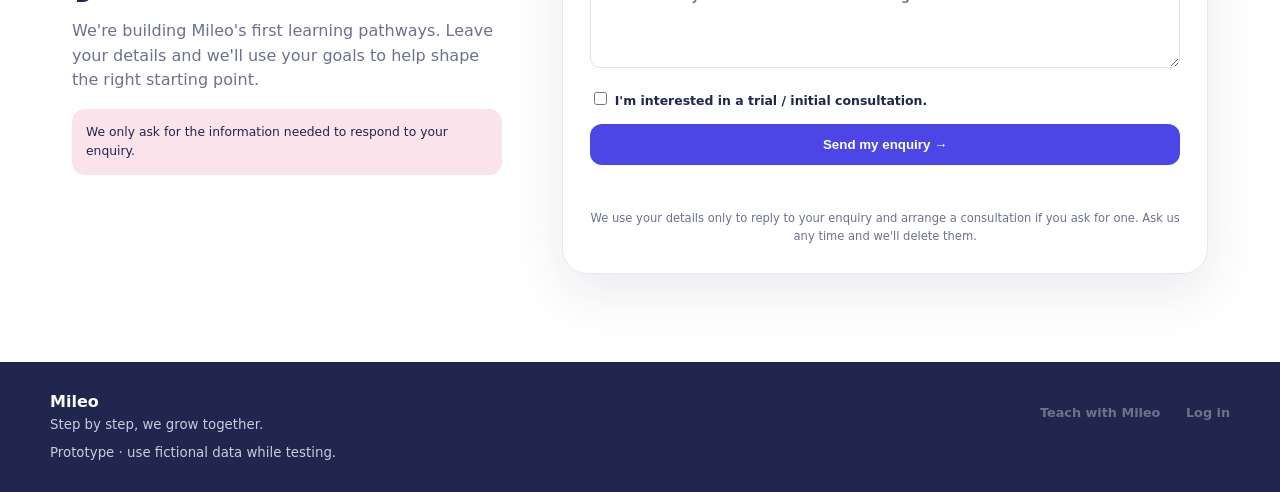
==== commit a77ab793: "Small fixes: prototype honesty, privacy note, noindex - Lesson record success message now says it's " ====
--- a/index.html
+++ b/index.html
@@ -481,7 +481,12 @@
     </button>
 
 
-    <p id="formStatus"></p>
+    <p id="formStatus" role="status" aria-live="polite"></p>
+
+    <p class="privacy-note">
+      We use your details only to reply to your enquiry and arrange a
+      consultation if you ask for one. Ask us any time and we'll delete them.
+    </p>
 
   </form>
 
--- a/assets/site.css
+++ b/assets/site.css
@@ -1 +1,2 @@
  :root{--navy:#20264d;--ind:#4b46e5;--blue:#22a7f0;--aqua:#2dd4bf;--green:#36c978;--yellow:#ffd166;--coral:#ff6b63;--pink:#f6c6d8;--lav:#e8e5ff;--pblue:#ddf3ff;--paqua:#ddf8f3;--pgreen:#e1f7e9;--pyellow:#fff3c7;--ppink:#fbe3ec;--muted:#6c728d;--border:#e7e7f0;--shadow:0 18px 55px rgba(45,45,90,.1)}*{box-sizing:border-box}html{scroll-behavior:smooth}body{margin:0;font-family:Inter,system-ui,-apple-system,"Segoe UI",sans-serif;color:var(--navy);line-height:1.55}a{color:inherit}header{height:78px;display:flex;align-items:center;gap:25px;padding:0 max(22px,calc((100vw - 1180px)/2));position:sticky;top:0;z-index:10;background:#fffffff2;backdrop-filter:blur(12px);border-bottom:1px solid var(--border)}.brand{display:flex;align-items:center;gap:9px;text-decoration:none;font-size:1.35rem;font-weight:900}.brand>b{display:grid;place-items:center;width:40px;height:40px;border-radius:13px;background:linear-gradient(135deg,var(--lav),var(--pblue),var(--pgreen),var(--ppink));color:var(--ind)}.brand small{display:block;font-size:.57rem;color:var(--muted)}nav{display:flex;gap:20px;margin-left:auto}nav a,footer a{text-decoration:none;font-size:.8rem;font-weight:800;color:var(--muted)}.btn{display:inline-flex;justify-content:center;text-decoration:none;border:0;border-radius:12px;background:var(--ind);color:#fff;padding:13px 18px;font-weight:900;cursor:pointer}.mini{padding:10px 13px;font-size:.75rem}.ghost{background:#fff;color:var(--ind);border:1px solid #d9d7ff}.hero{max-width:1180px;margin:auto;padding:82px 22px 66px;display:grid;grid-template-columns:1.05fr .95fr;gap:60px;align-items:center}.kicker{font-size:.67rem;letter-spacing:.13em;font-weight:900;color:var(--ind)}h1{font-size:clamp(2.8rem,6vw,5rem);line-height:.98;letter-spacing:-.055em;margin:14px 0 22px}h1 em{font-style:normal;background:linear-gradient(90deg,var(--ind),var(--blue),var(--aqua));-webkit-background-clip:text;color:transparent}.lead,.title p,.wide p,.enquiry>div>p,.progress p{color:var(--muted)}.lead{font-size:1.1rem}.actions{display:flex;gap:10px;margin:25px 0}.trust{font-size:.76rem;font-weight:800;color:var(--muted)}.journey,.course,.progress,form{border:1px solid var(--border);border-radius:25px;padding:27px;box-shadow:var(--shadow);background:#fff}.jhead{display:flex;justify-content:space-between}.jhead h2{margin:4px 0}.jhead i{font-style:normal;background:var(--pyellow);padding:10px 15px;border-radius:13px}.path{display:flex;align-items:flex-start;margin:32px 0}.node{width:65px;text-align:center;font-weight:900}.node small{display:block;font-size:.6rem;color:var(--muted);margin-top:7px}.node{padding-top:8px}.node.green{color:#16865a}.node.blue{color:#1684bc}.node.yellow{color:#9b7600}.node.pink{color:#b65072}.path>span{height:5px;flex:1;background:linear-gradient(90deg,var(--green),var(--blue),var(--yellow));margin-top:17px;border-radius:8px}.next{background:var(--pblue);border-radius:16px;padding:17px}.next strong,.next small{display:block}.next p{margin:3px 0;color:var(--muted);font-size:.8rem}.strip{text-align:center;padding:18px;background:linear-gradient(90deg,var(--lav),var(--pblue),var(--paqua),var(--pyellow),var(--ppink));font-weight:900}.section{max-width:1180px;margin:auto;padding:88px 22px}.title{max-width:700px;margin-bottom:35px}.title h2,.wide h2,.enquiry h2{font-size:clamp(2rem,4vw,3.15rem);line-height:1.08;letter-spacing:-.04em;margin:8px 0 12px}.cards{display:grid;grid-template-columns:repeat(4,1fr);gap:15px}.cards article{border-radius:20px;padding:23px;min-height:215px}.cards article>b{font-size:1.3rem}.cards p{font-size:.88rem;color:var(--muted)}.lav{background:var(--lav)}.blu{background:var(--pblue)}.mint{background:var(--paqua)}.pnk{background:var(--ppink)}.wide{background:#faf9ff;padding:88px 22px}.split{max-width:1180px;margin:auto;display:grid;grid-template-columns:1fr 1fr;gap:60px;align-items:center}.split ul{list-style:none;padding:0}.split li{margin:11px 0;color:var(--muted)}.split li:before{content:"✓";color:var(--green);font-weight:900;margin-right:9px}.course h3{font-size:1.5rem}.unit{display:grid;grid-template-columns:35px 1fr auto;gap:10px;padding:13px;margin-top:9px;border-radius:13px;background:#fafafd}.unit strong small{display:block;color:var(--muted);font-weight:500}.unit.done{background:var(--pgreen)}.unit.active{background:var(--pyellow)}.progress{display:grid;grid-template-columns:.8fr 1.2fr;gap:45px;background:linear-gradient(135deg,#fff,var(--pblue))}.tag{background:var(--lav);padding:6px 10px;border-radius:999px;font-size:.67rem;font-weight:900;color:var(--ind)}.progress h3{font-size:1.7rem}.skills label{display:grid;grid-template-columns:1fr auto;margin:13px 0;font-size:.82rem}.skills i{grid-column:1/-1;height:9px;background:#e7e8f0;border-radius:9px;overflow:hidden}.skills u{display:block;height:100%;background:linear-gradient(90deg,var(--ind),var(--aqua));text-decoration:none}.enquiry{display:grid;grid-template-columns:.8fr 1.2fr;gap:60px}.enquiry aside{background:var(--ppink);padding:14px;border-radius:13px;font-size:.77rem}.two{display:grid;grid-template-columns:1fr 1fr;gap:12px}form label{display:block;font-size:.78rem;font-weight:900;margin-bottom:13px}input,select,textarea{width:100%;margin-top:6px;padding:12px;border:1px solid #dfe1ec;border-radius:10px;font:inherit}textarea{min-height:95px;resize:vertical}.check{font-weight:600!important}.check input{width:auto}.submit{width:100%}#formStatus{text-align:center;font-size:.8rem;min-height:20px}.ok{color:#16865a}.bad{color:#b64943}footer{background:var(--navy);color:white;padding:28px max(22px,calc((100vw - 1180px)/2));display:grid;grid-template-columns:1fr auto;gap:8px;align-items:center}footer small{display:block;color:#c9cbe0}@media(max-width:900px){nav{display:none}.hero,.split,.progress,.enquiry{grid-template-columns:1fr}.cards{grid-template-columns:1fr 1fr}header>.btn{margin-left:auto}}@media(max-width:600px){.cards,.two{grid-template-columns:1fr}.hero{padding-top:50px}.actions{flex-direction:column}.section,.wide{padding:62px 18px}footer{grid-template-columns:1fr}}
+.privacy-note{text-align:center;font-size:.72rem;color:var(--muted);margin:6px 0 0}
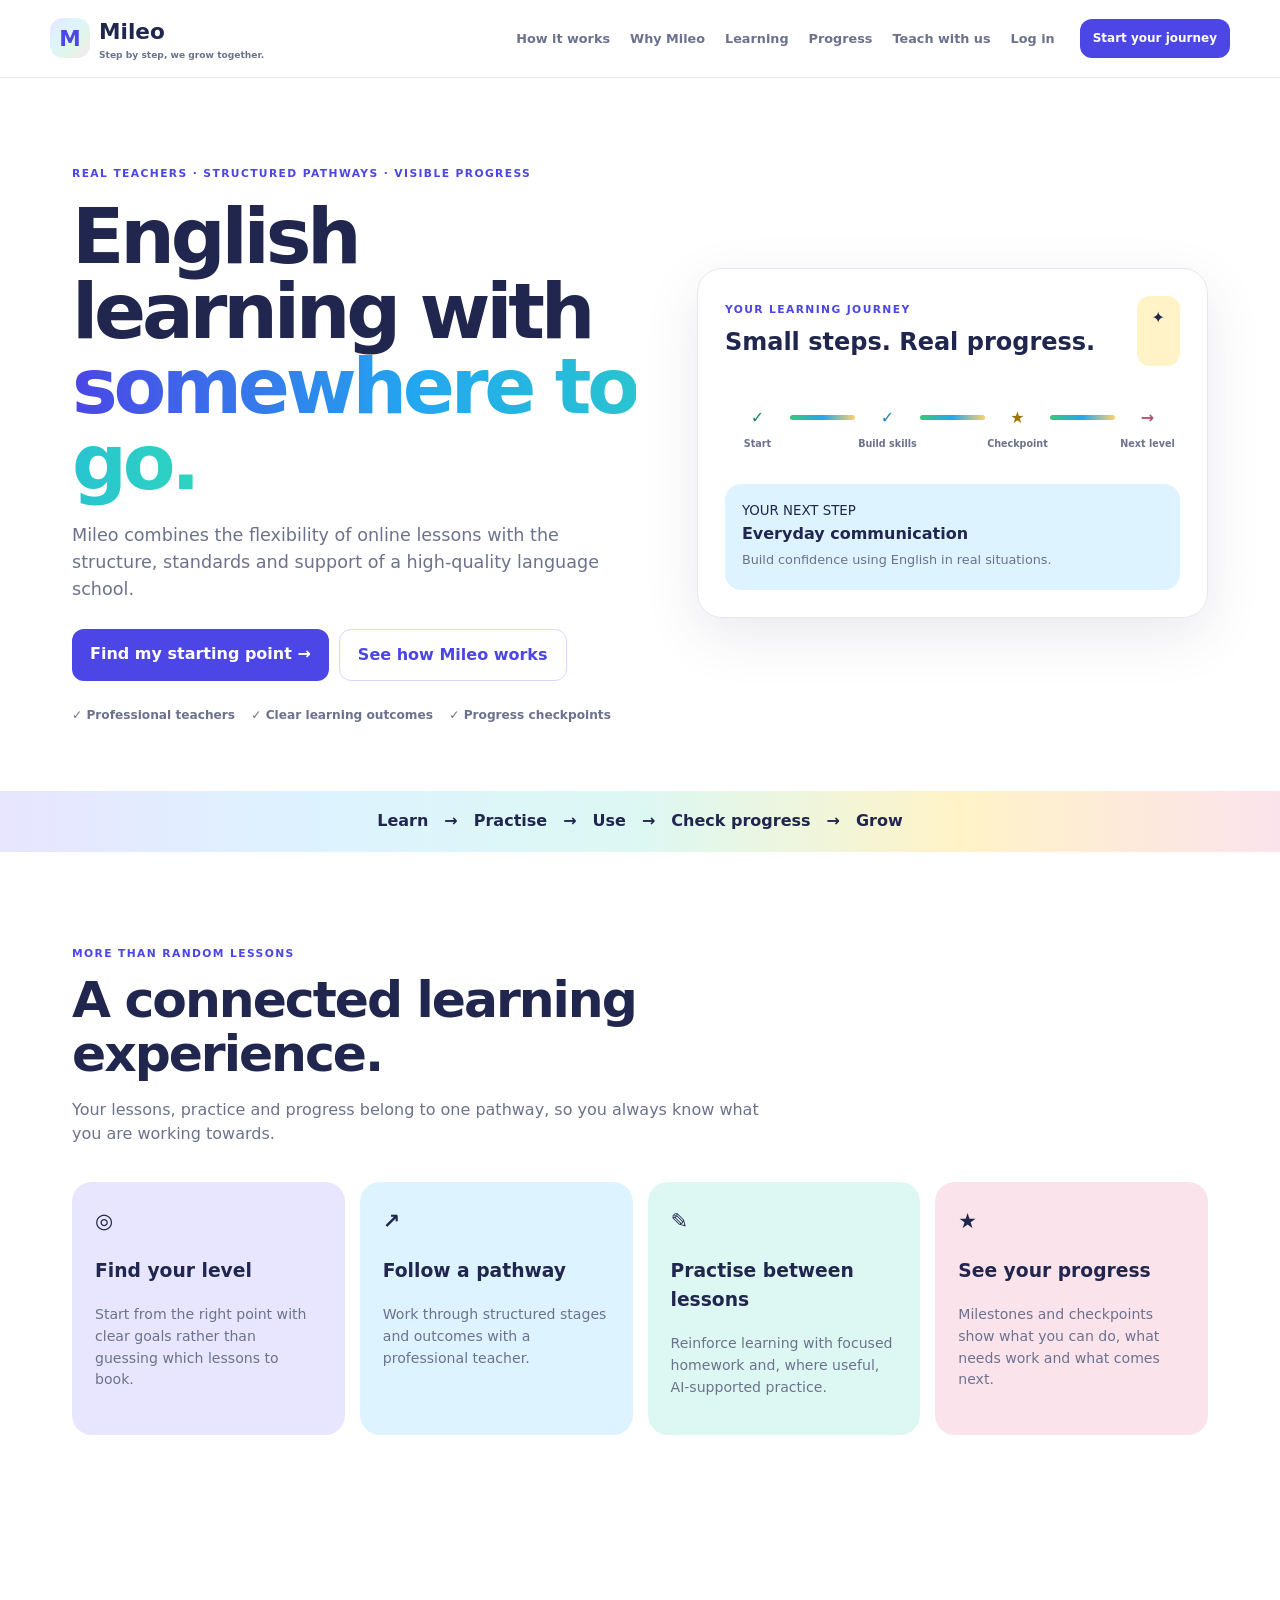
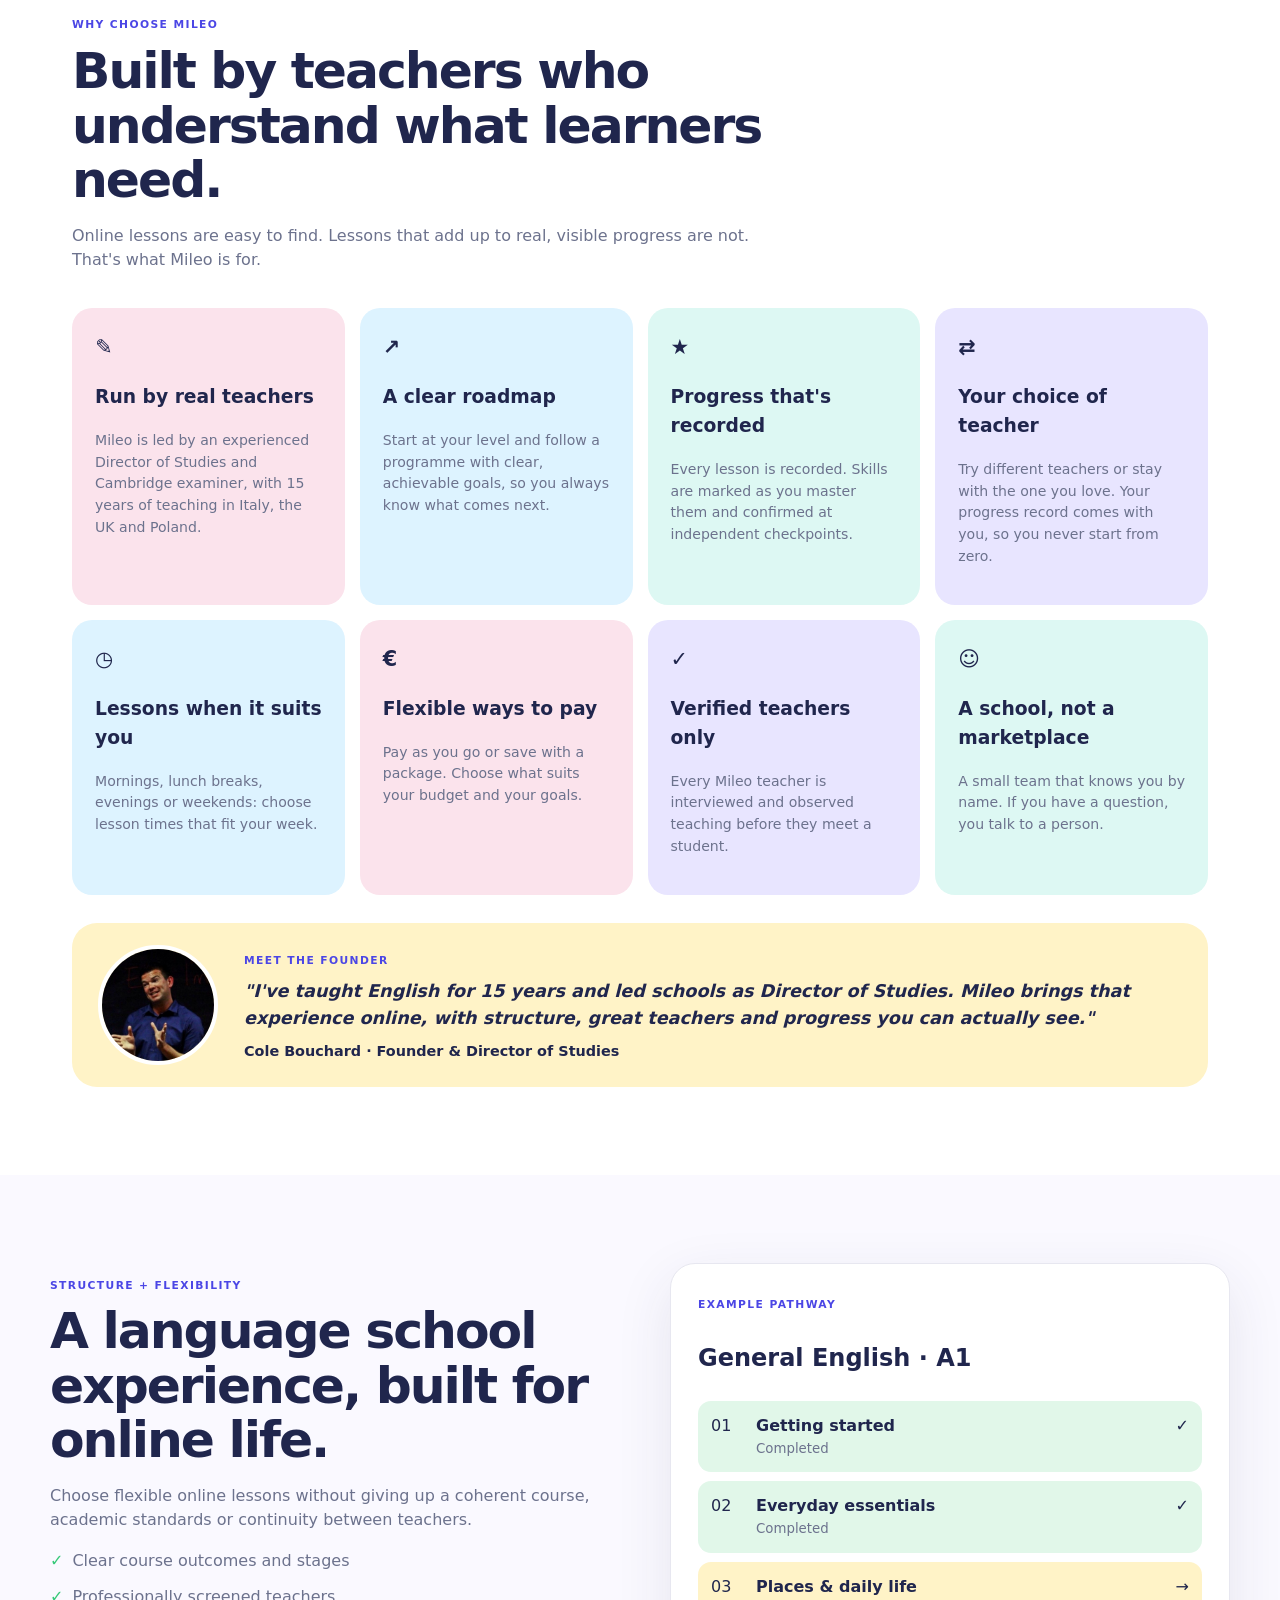
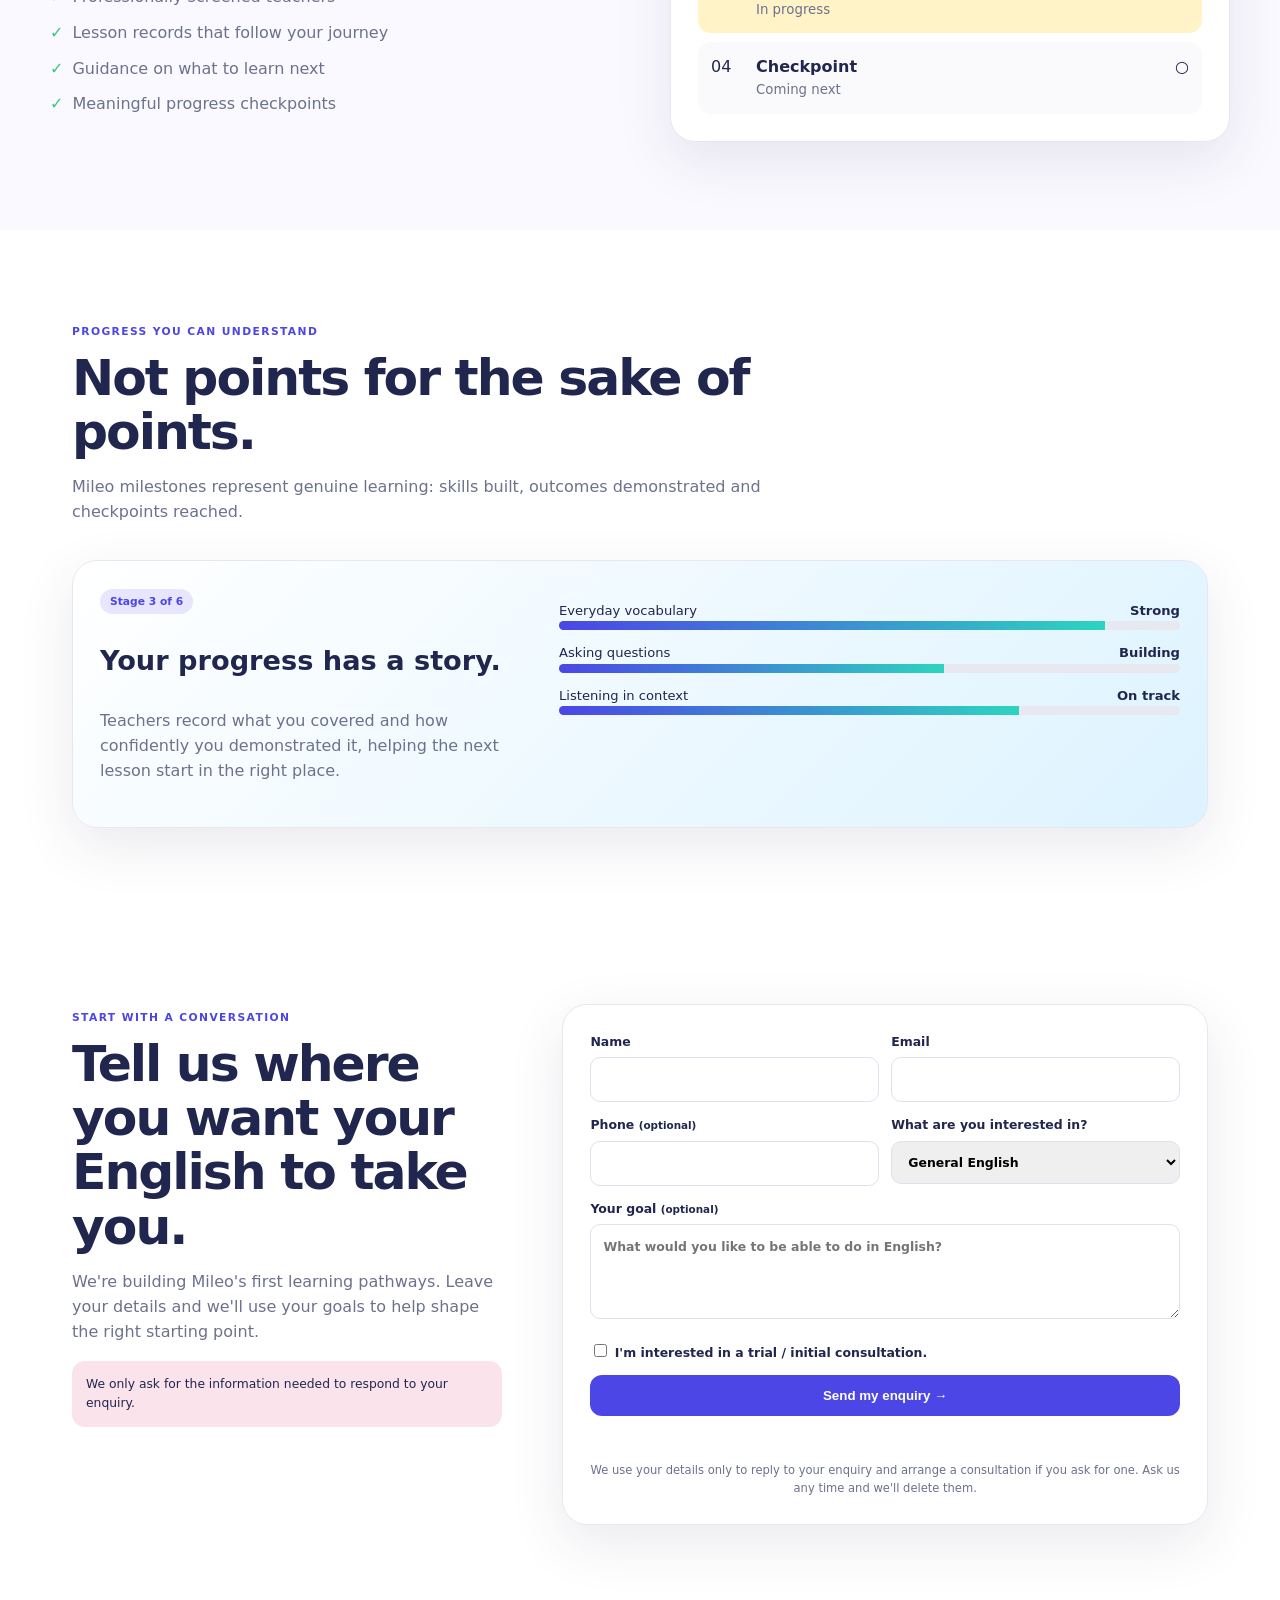
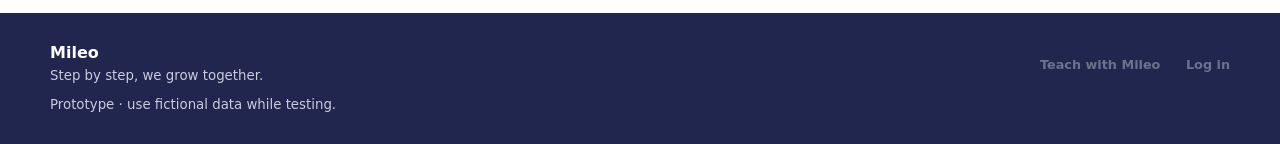
==== commit 3f59b47d: "Why Mileo: founder story + teacher benefits (teachers page); why choose Mileo + founder strip (homep" ====
--- a/index.html
+++ b/index.html
@@ -26,6 +26,7 @@
 
   <nav>
     <a href="#how">How it works</a>
+    <a href="#why">Why Mileo</a>
     <a href="#learning">Learning</a>
     <a href="#progress">Progress</a>
     <a href="teachers.html">Teach with us</a>
@@ -226,6 +227,112 @@
 
     </article>
 
+  </div>
+
+</section>
+
+
+<section id="why" class="section">
+
+  <div class="title">
+    <span class="kicker">
+      WHY CHOOSE MILEO
+    </span>
+    <h2>
+      Built by teachers who understand what learners need.
+    </h2>
+    <p>
+      Online lessons are easy to find. Lessons that add up to real,
+      visible progress are not. That's what Mileo is for.
+    </p>
+  </div>
+
+  <div class="cards why-cards">
+    <article class="pnk">
+      <b>✎</b>
+      <h3>Run by real teachers</h3>
+      <p>
+        Mileo is led by an experienced Director of Studies and Cambridge
+        examiner, with 15 years of teaching in Italy, the UK and Poland.
+      </p>
+    </article>
+    <article class="blu">
+      <b>↗</b>
+      <h3>A clear roadmap</h3>
+      <p>
+        Start at your level and follow a programme with clear,
+        achievable goals, so you always know what comes next.
+      </p>
+    </article>
+    <article class="mint">
+      <b>★</b>
+      <h3>Progress that's recorded</h3>
+      <p>
+        Every lesson is recorded. Skills are marked as you master them
+        and confirmed at independent checkpoints.
+      </p>
+    </article>
+    <article class="lav">
+      <b>⇄</b>
+      <h3>Your choice of teacher</h3>
+      <p>
+        Try different teachers or stay with the one you love. Your
+        progress record comes with you, so you never start from zero.
+      </p>
+    </article>
+    <article class="blu">
+      <b>◷</b>
+      <h3>Lessons when it suits you</h3>
+      <p>
+        Mornings, lunch breaks, evenings or weekends: choose lesson
+        times that fit your week.
+      </p>
+    </article>
+    <article class="pnk">
+      <b>€</b>
+      <h3>Flexible ways to pay</h3>
+      <p>
+        Pay as you go or save with a package. Choose what suits your
+        budget and your goals.
+      </p>
+    </article>
+    <article class="lav">
+      <b>✓</b>
+      <h3>Verified teachers only</h3>
+      <p>
+        Every Mileo teacher is interviewed and observed teaching before
+        they meet a student.
+      </p>
+    </article>
+    <article class="mint">
+      <b>☺</b>
+      <h3>A school, not a marketplace</h3>
+      <p>
+        A small team that knows you by name. If you have a question,
+        you talk to a person.
+      </p>
+    </article>
+  </div>
+
+  <div class="founder-strip">
+    <img
+      src="assets/img/cole-bouchard.jpg"
+      alt="Cole Bouchard, founder of Mileo"
+      width="640"
+      height="800"
+      loading="lazy"
+    >
+    <div>
+      <span class="kicker">MEET THE FOUNDER</span>
+      <p class="founder-line">
+        "I've taught English for 15 years and led schools as Director of
+        Studies. Mileo brings that experience online, with structure,
+        great teachers and progress you can actually see."
+      </p>
+      <p class="founder-sign">
+        Cole Bouchard · Founder &amp; Director of Studies
+      </p>
+    </div>
   </div>
 
 </section>
--- a/assets/site.css
+++ b/assets/site.css
@@ -1,2 +1,3 @@
  :root{--navy:#20264d;--ind:#4b46e5;--blue:#22a7f0;--aqua:#2dd4bf;--green:#36c978;--yellow:#ffd166;--coral:#ff6b63;--pink:#f6c6d8;--lav:#e8e5ff;--pblue:#ddf3ff;--paqua:#ddf8f3;--pgreen:#e1f7e9;--pyellow:#fff3c7;--ppink:#fbe3ec;--muted:#6c728d;--border:#e7e7f0;--shadow:0 18px 55px rgba(45,45,90,.1)}*{box-sizing:border-box}html{scroll-behavior:smooth}body{margin:0;font-family:Inter,system-ui,-apple-system,"Segoe UI",sans-serif;color:var(--navy);line-height:1.55}a{color:inherit}header{height:78px;display:flex;align-items:center;gap:25px;padding:0 max(22px,calc((100vw - 1180px)/2));position:sticky;top:0;z-index:10;background:#fffffff2;backdrop-filter:blur(12px);border-bottom:1px solid var(--border)}.brand{display:flex;align-items:center;gap:9px;text-decoration:none;font-size:1.35rem;font-weight:900}.brand>b{display:grid;place-items:center;width:40px;height:40px;border-radius:13px;background:linear-gradient(135deg,var(--lav),var(--pblue),var(--pgreen),var(--ppink));color:var(--ind)}.brand small{display:block;font-size:.57rem;color:var(--muted)}nav{display:flex;gap:20px;margin-left:auto}nav a,footer a{text-decoration:none;font-size:.8rem;font-weight:800;color:var(--muted)}.btn{display:inline-flex;justify-content:center;text-decoration:none;border:0;border-radius:12px;background:var(--ind);color:#fff;padding:13px 18px;font-weight:900;cursor:pointer}.mini{padding:10px 13px;font-size:.75rem}.ghost{background:#fff;color:var(--ind);border:1px solid #d9d7ff}.hero{max-width:1180px;margin:auto;padding:82px 22px 66px;display:grid;grid-template-columns:1.05fr .95fr;gap:60px;align-items:center}.kicker{font-size:.67rem;letter-spacing:.13em;font-weight:900;color:var(--ind)}h1{font-size:clamp(2.8rem,6vw,5rem);line-height:.98;letter-spacing:-.055em;margin:14px 0 22px}h1 em{font-style:normal;background:linear-gradient(90deg,var(--ind),var(--blue),var(--aqua));-webkit-background-clip:text;color:transparent}.lead,.title p,.wide p,.enquiry>div>p,.progress p{color:var(--muted)}.lead{font-size:1.1rem}.actions{display:flex;gap:10px;margin:25px 0}.trust{font-size:.76rem;font-weight:800;color:var(--muted)}.journey,.course,.progress,form{border:1px solid var(--border);border-radius:25px;padding:27px;box-shadow:var(--shadow);background:#fff}.jhead{display:flex;justify-content:space-between}.jhead h2{margin:4px 0}.jhead i{font-style:normal;background:var(--pyellow);padding:10px 15px;border-radius:13px}.path{display:flex;align-items:flex-start;margin:32px 0}.node{width:65px;text-align:center;font-weight:900}.node small{display:block;font-size:.6rem;color:var(--muted);margin-top:7px}.node{padding-top:8px}.node.green{color:#16865a}.node.blue{color:#1684bc}.node.yellow{color:#9b7600}.node.pink{color:#b65072}.path>span{height:5px;flex:1;background:linear-gradient(90deg,var(--green),var(--blue),var(--yellow));margin-top:17px;border-radius:8px}.next{background:var(--pblue);border-radius:16px;padding:17px}.next strong,.next small{display:block}.next p{margin:3px 0;color:var(--muted);font-size:.8rem}.strip{text-align:center;padding:18px;background:linear-gradient(90deg,var(--lav),var(--pblue),var(--paqua),var(--pyellow),var(--ppink));font-weight:900}.section{max-width:1180px;margin:auto;padding:88px 22px}.title{max-width:700px;margin-bottom:35px}.title h2,.wide h2,.enquiry h2{font-size:clamp(2rem,4vw,3.15rem);line-height:1.08;letter-spacing:-.04em;margin:8px 0 12px}.cards{display:grid;grid-template-columns:repeat(4,1fr);gap:15px}.cards article{border-radius:20px;padding:23px;min-height:215px}.cards article>b{font-size:1.3rem}.cards p{font-size:.88rem;color:var(--muted)}.lav{background:var(--lav)}.blu{background:var(--pblue)}.mint{background:var(--paqua)}.pnk{background:var(--ppink)}.wide{background:#faf9ff;padding:88px 22px}.split{max-width:1180px;margin:auto;display:grid;grid-template-columns:1fr 1fr;gap:60px;align-items:center}.split ul{list-style:none;padding:0}.split li{margin:11px 0;color:var(--muted)}.split li:before{content:"✓";color:var(--green);font-weight:900;margin-right:9px}.course h3{font-size:1.5rem}.unit{display:grid;grid-template-columns:35px 1fr auto;gap:10px;padding:13px;margin-top:9px;border-radius:13px;background:#fafafd}.unit strong small{display:block;color:var(--muted);font-weight:500}.unit.done{background:var(--pgreen)}.unit.active{background:var(--pyellow)}.progress{display:grid;grid-template-columns:.8fr 1.2fr;gap:45px;background:linear-gradient(135deg,#fff,var(--pblue))}.tag{background:var(--lav);padding:6px 10px;border-radius:999px;font-size:.67rem;font-weight:900;color:var(--ind)}.progress h3{font-size:1.7rem}.skills label{display:grid;grid-template-columns:1fr auto;margin:13px 0;font-size:.82rem}.skills i{grid-column:1/-1;height:9px;background:#e7e8f0;border-radius:9px;overflow:hidden}.skills u{display:block;height:100%;background:linear-gradient(90deg,var(--ind),var(--aqua));text-decoration:none}.enquiry{display:grid;grid-template-columns:.8fr 1.2fr;gap:60px}.enquiry aside{background:var(--ppink);padding:14px;border-radius:13px;font-size:.77rem}.two{display:grid;grid-template-columns:1fr 1fr;gap:12px}form label{display:block;font-size:.78rem;font-weight:900;margin-bottom:13px}input,select,textarea{width:100%;margin-top:6px;padding:12px;border:1px solid #dfe1ec;border-radius:10px;font:inherit}textarea{min-height:95px;resize:vertical}.check{font-weight:600!important}.check input{width:auto}.submit{width:100%}#formStatus{text-align:center;font-size:.8rem;min-height:20px}.ok{color:#16865a}.bad{color:#b64943}footer{background:var(--navy);color:white;padding:28px max(22px,calc((100vw - 1180px)/2));display:grid;grid-template-columns:1fr auto;gap:8px;align-items:center}footer small{display:block;color:#c9cbe0}@media(max-width:900px){nav{display:none}.hero,.split,.progress,.enquiry{grid-template-columns:1fr}.cards{grid-template-columns:1fr 1fr}header>.btn{margin-left:auto}}@media(max-width:600px){.cards,.two{grid-template-columns:1fr}.hero{padding-top:50px}.actions{flex-direction:column}.section,.wide{padding:62px 18px}footer{grid-template-columns:1fr}}
 .privacy-note{text-align:center;font-size:.72rem;color:var(--muted);margin:6px 0 0}
+.why-cards article{min-height:0}.founder-strip{margin-top:28px;display:flex;gap:26px;align-items:center;background:var(--pyellow);border-radius:25px;padding:22px 26px}.founder-strip img{width:120px;height:120px;object-fit:cover;object-position:center 22%;border-radius:50%;flex-shrink:0;border:4px solid #fff}.founder-line{margin:6px 0 8px;font-size:1.1rem;font-weight:700;font-style:italic}.founder-sign{margin:0;font-weight:900;font-size:.9rem}@media(max-width:600px){.founder-strip{flex-direction:column;text-align:center}}
